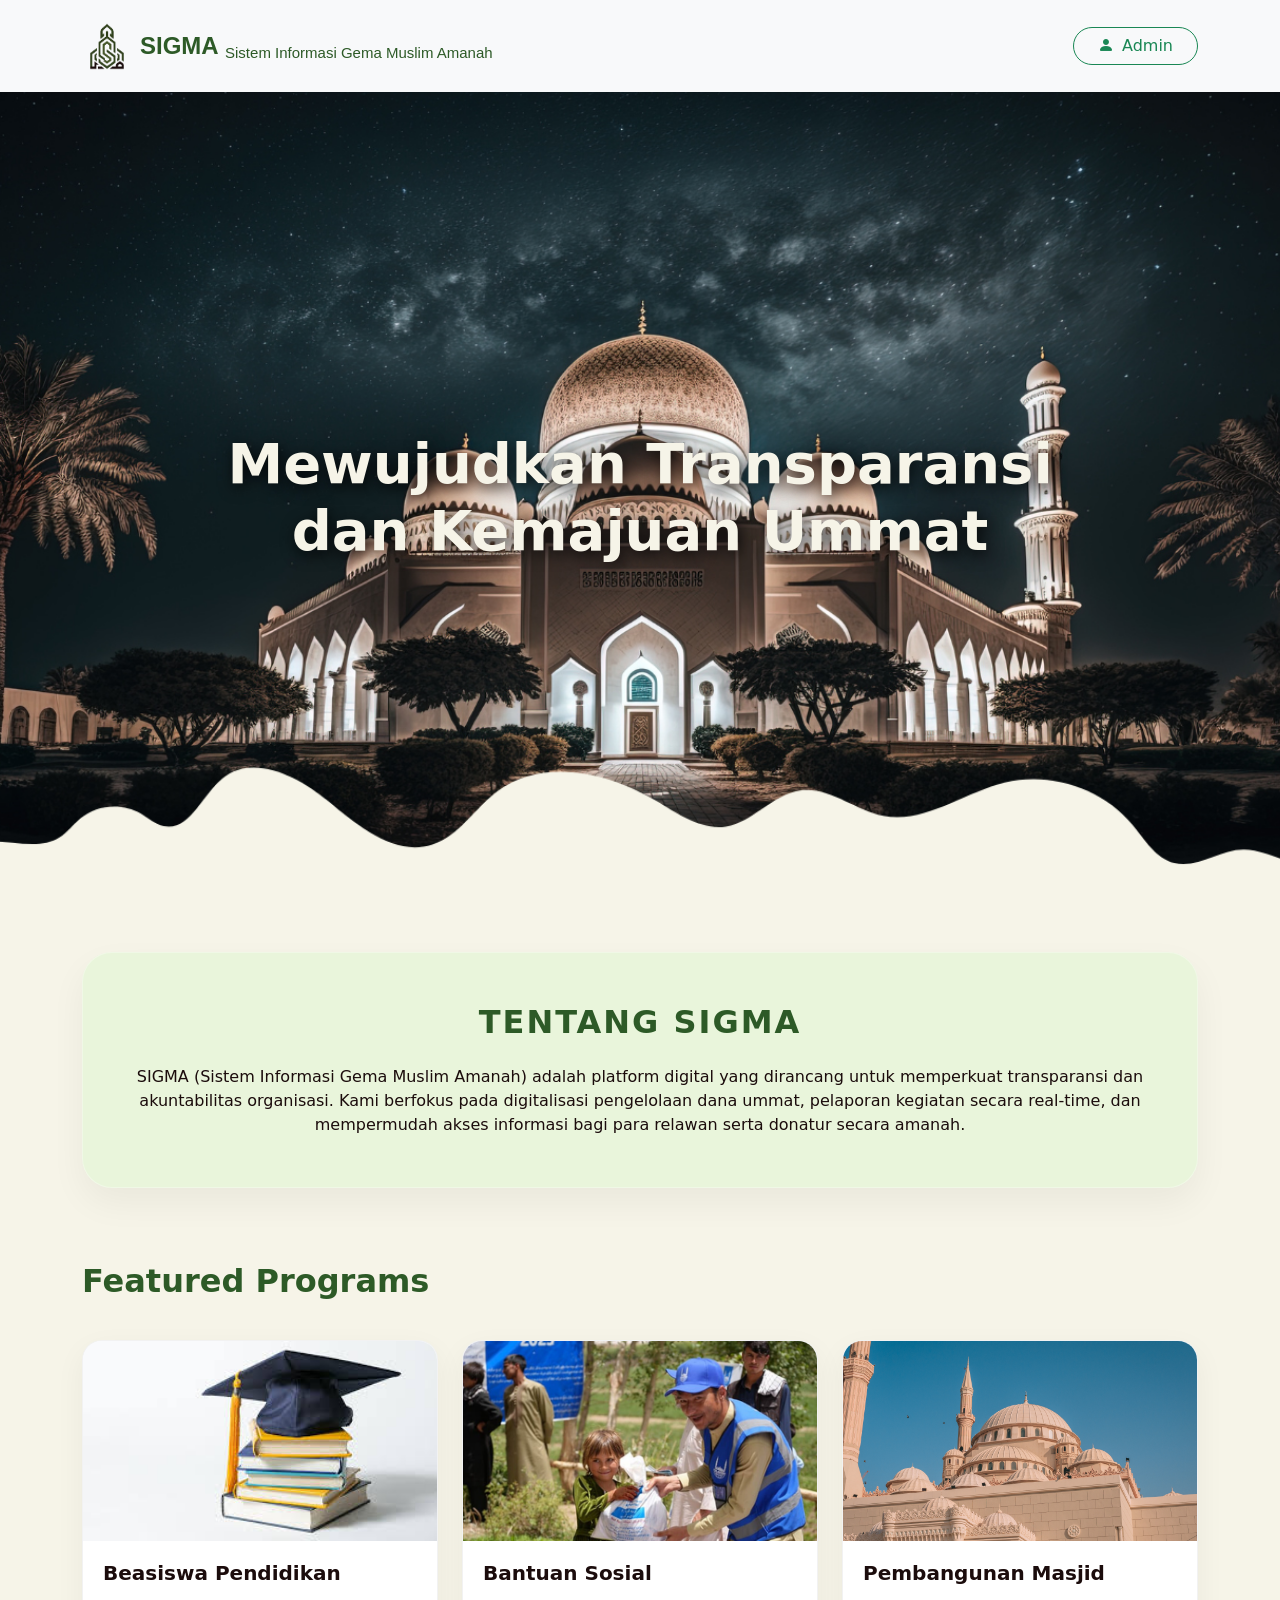
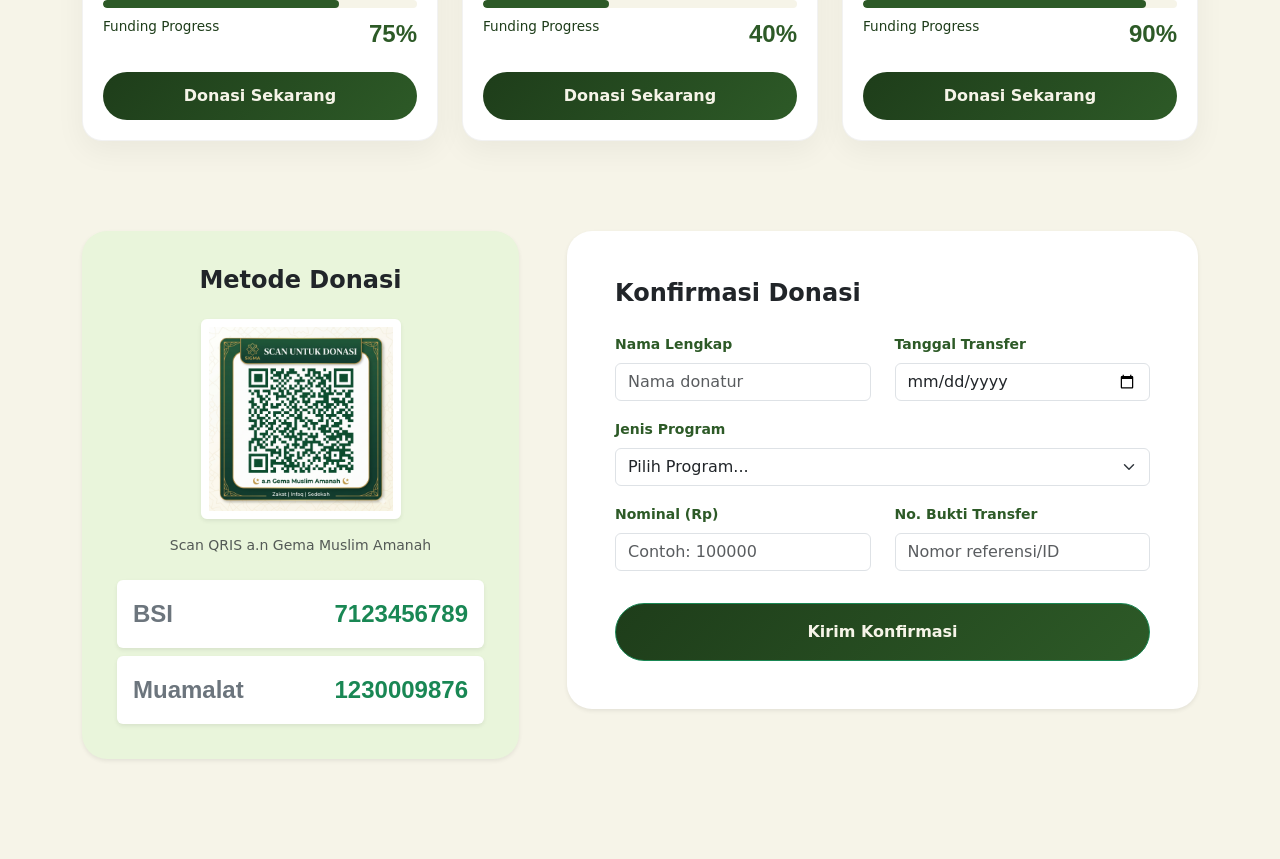
==== index.html @ 335a358b "add index.html and style.css" ====
<!DOCTYPE html>
<html lang="en">

<head>
    <meta charset="UTF-8">
    <meta name="viewport" content="width=device-width, initial-scale=1.0">
    <title>SIGMA</title>

    <link href="https://cdn.jsdelivr.net/npm/bootstrap@5.3.8/dist/css/bootstrap.min.css" rel="stylesheet"
        integrity="sha384-sRIl4kxILFvY47J16cr9ZwB07vP4J8+LH7qKQnuqkuIAvNWLzeN8tE5YBujZqJLB" crossorigin="anonymous">
    <script src="https://cdn.jsdelivr.net/npm/bootstrap@5.3.8/dist/js/bootstrap.bundle.min.js"
        integrity="sha384-FKyoEForCGlyvwx9Hj09JcYn3nv7wiPVlz7YYwJrWVcXK/BmnVDxM+D2scQbITxI"
        crossorigin="anonymous"></script>
    <link rel="stylesheet" href="https://cdn.jsdelivr.net/npm/bootstrap-icons@1.11.3/font/bootstrap-icons.min.css">
    <link href="https://fonts.googleapis.com/css2?family=Poppins:wght@300;400;600;700&display=swap" rel="stylesheet">
    <link rel="stylesheet" href="style.css">
</head>

<body>
    <nav class="navbar navbar-expand-lg bg-light shadow-sm py-3">
        <div class="container">
            <a class="navbar-brand d-flex align-items-center" href="dashboard.html">
                <img src="asset/SIGMA.png" alt="Logo" height="50" class="me-2">
                <div>
                    <span>SIGMA</span>
                    <sub>Sistem Informasi Gema Muslim Amanah</sub>
                </div>
            </a>

            <div class="ms-auto d-flex align-items-center">
                <!-- <div class="navbar-nav me-3 d-none d-lg-flex">
                    <a class="nav-link" href="#">Beranda</a>
                    <a class="nav-link" href="#">Program</a>
                    <a class="nav-link" href="#">Laporan</a>
                </div> -->

                <a href="#" class="btn btn-outline-success rounded-pill px-4 d-flex align-items-center">
                    <i class="bi bi-person-fill me-2"></i> Admin
                </a>
            </div>
        </div>
    </nav>

    <section class="hero-banner">
        <h1 class="hero-title">
            Mewujudkan Transparansi <br> dan Kemajuan Ummat
        </h1>
    </section>

    <section class="about-section">
        <div class="container">
            <div class="glass-box">
                <h2 class="fw-bold mb-4">TENTANG SIGMA</h2>
                <p>SIGMA (Sistem Informasi Gema Muslim Amanah) adalah platform digital yang dirancang untuk memperkuat
                    transparansi dan akuntabilitas organisasi. Kami berfokus pada digitalisasi pengelolaan dana ummat,
                    pelaporan kegiatan secara real-time, dan mempermudah akses informasi bagi para relawan serta donatur
                    secara amanah.</p>
            </div>
        </div>
    </section>

    <section class="programs-section">
        <div class="container">
            <h2 class="section-title">Featured Programs</h2>

            <div class="row g-4 justify-content-center">
                <div class="col-md-4">
                    <div class="program-card">
                        <img src="asset/beasiswa.jpg" alt="Beasiswa Pendidikan">
                        <div class="program-content">
                            <h5>Beasiswa Pendidikan</h5>
                            <div class="progress-info">
                                <div class="progress">
                                    <div class="progress-bar" style="width: 75%"></div>
                                </div>
                                <p>Funding Progress <span>75%</span></p>
                            </div>
                            <a href="#donasi" class="btn-donasi">Donasi Sekarang</a>
                        </div>
                    </div>
                </div>

                <div class="col-md-4">
                    <div class="program-card">
                        <img src="asset/sosial.jpg" alt="Bantuan Sosial">
                        <div class="program-content">
                            <h5>Bantuan Sosial</h5>
                            <div class="progress-info">
                                <div class="progress">
                                    <div class="progress-bar" style="width: 40%"></div>
                                </div>
                                <p>Funding Progress <span>40%</span></p>
                            </div>
                            <a href="#donasi" class="btn-donasi">Donasi Sekarang</a>
                        </div>
                    </div>
                </div>

                <div class="col-md-4">
                    <div class="program-card">
                        <img src="asset/pembangunan.jpg" alt="Pembangunan Masjid">
                        <div class="program-content">
                            <h5>Pembangunan Masjid</h5>
                            <div class="progress-info">
                                <div class="progress">
                                    <div class="progress-bar" style="width: 90%"></div>
                                </div>
                                <p>Funding Progress <span>90%</span></p>
                            </div>
                            <a href="#donasi" class="btn-donasi">Donasi Sekarang</a>
                        </div>
                    </div>
                </div>
            </div>
        </div>
    </section>

    <section class="donation-area" id="donasi">
        <div class="container">
            <div class="row g-5">

                <div class="col-lg-5">
                    <div class="payment-card shadow-sm">
                        <h4 class="fw-bold mb-4 text-center">Metode Donasi</h4>
                        <div class="qr-wrapper text-center mb-4">
                            <img src="asset/qr-code.png" alt="QRIS SIGMA" class="img-fluid rounded shadow-sm"
                                style="max-width: 200px; border: 8px solid white;">
                            <p class="mt-3 text-muted small">Scan QRIS a.n Gema Muslim Amanah</p>
                        </div>

                        <div class="bank-list">
                            <div
                                class="bank-item p-3 mb-2 bg-white rounded d-flex justify-content-between align-items-center shadow-sm">
                                <span class="fw-bold text-secondary">BSI</span>
                                <span class="text-success fw-bold">7123456789</span>
                            </div>
                            <div
                                class="bank-item p-3 bg-white rounded d-flex justify-content-between align-items-center shadow-sm">
                                <span class="fw-bold text-secondary">Muamalat</span>
                                <span class="text-success fw-bold">1230009876</span>
                            </div>
                        </div>
                    </div>
                </div>

                <div class="col-lg-7">
                    <div class="form-card p-4 p-md-5 shadow-sm bg-white border-0" style="border-radius: 25px;">
                        <h4 class="fw-bold mb-4">Konfirmasi Donasi</h4>
                        <form id="formDonasi">
                            <div class="row">
                                <div class="col-md-6 mb-3">
                                    <label class="form-label small fw-bold">Nama Lengkap</label>
                                    <input type="text" class="form-control" placeholder="Nama donatur" required>
                                </div>
                                <div class="col-md-6 mb-3">
                                    <label class="form-label small fw-bold">Tanggal Transfer</label>
                                    <input type="date" class="form-control" required>
                                </div>
                            </div>

                            <div class="mb-3">
                                <label class="form-label small fw-bold">Jenis Program</label>
                                <select class="form-select" id="selectProgram" required>
                                    <option value="" disabled selected>Pilih Program...</option>
                                    <option value="Beasiswa Pendidikan">Beasiswa Pendidikan</option>
                                    <option value="Bantuan Sosial">Bantuan Sosial</option>
                                    <option value="Pembangunan Masjid">Pembangunan Masjid</option>
                                </select>
                            </div>

                            <div class="row">
                                <div class="col-md-6 mb-3">
                                    <label class="form-label small fw-bold">Nominal (Rp)</label>
                                    <input type="number" class="form-control" placeholder="Contoh: 100000" required>
                                </div>
                                <div class="col-md-6 mb-3">
                                    <label class="form-label small fw-bold">No. Bukti Transfer</label>
                                    <input type="text" class="form-control" placeholder="Nomor referensi/ID" required>
                                </div>
                            </div>

                            <button type="submit" class="btn btn-success w-100 py-3 mt-3 rounded-pill fw-bold">Kirim
                                Konfirmasi</button>
                        </form>
                    </div>
                </div>

            </div>
        </div>
    </section>
</body>

</html>
---- style.css ----
:root{
    --coklat: #1B0C0C;
    --hijau-tua: #2d5a27;
    --hijau-muda: #1e3d1a;
    --cream: #F2EDC2;
    --sage: #E9F5DB;
    --putih: #F6F4E8;

    --h1-size: 32px;
    --h2-size: 24px;
    --h3-size: 18px;
    --h4-size: 16px;
    --h5-size: 14px;
}

body {
    margin: 0;
    padding: 0;
}

.navbar {
    background-color: var(--sage);
}

span {
    font-family: 'Segoe UI', sans-serif;
    color: var(--hijau-tua);
    font-size: var(--h2-size);
    font-weight: 900;
}

sub {
    font-family: 'Segoe UI', sans-serif;
    color: var(--hijau-tua);
}

.navbar-brand {
    text-decoration: none;
}

h1, h2, p {
    margin: 0;
    padding: 0;
}

.hero-banner {
    width: 100%;
    height: 90vh;
    background-image: url('asset/masjid.png');
    background-size: cover;
    background-position: center bottom;
    background-repeat: no-repeat;
    display: flex;
    align-items: center;
    justify-content: center;
}

.hero-title {
    color: var(--putih);
    font-size: 3.5rem;
    font-weight: 700;
    text-align: center;
    text-shadow: 2px 4px 15px rgba(0,0,0,0.8);
    padding: 0 20px;
}

.about-section {
    background-color: var(--putih);
    padding: 80px 0;
    min-height: 400px;
}

.glass-box {
    margin-top: -30px;
    margin-bottom: -30px;
    background: var(--sage);
    backdrop-filter: blur(15px);
    -webkit-backdrop-filter: blur(15px);
    border: 1px solid rgba(255, 255, 255, 0.3);
    border-radius: 30px;
    padding: 50px;
    text-align: center;
    box-shadow: 0 15px 35px rgba(0,0,0,0.05);
    color: var(--coklat);
}

.glass-box h2 {
    color: var(--hijau-tua);
    letter-spacing: 2px;
}

.programs-section {
    padding: 10px 0;
    background-color: var(--putih);
}

.section-title {
    margin-top: -50px;
    font-weight: 700;
    color: var(--hijau-tua);
    margin-bottom: 40px;
    text-align: left;
}

.program-card {
    background: white;
    border-radius: 20px;
    overflow: hidden;
    box-shadow: 0 10px 30px rgba(0,0,0,0.05);
    transition: transform 0.3s ease;
    height: 100%;
    border: 1px solid rgba(0,0,0,0.05);
}

.program-card:hover {
    transform: translateY(-10px);
}

.program-card img {
    width: 100%;
    height: 200px;
    object-fit: cover;
}

.program-content {
    padding: 20px;
}

.program-content h5 {
    font-weight: 700;
    color: var(--coklat);
    margin-bottom: 15px;
}

.progress-info p {
    font-size: 0.85rem;
    color: var(--hijau-muda);
    margin-top: 8px;
    display: flex;
    justify-content: space-between;
}

.progress {
    height: 8px;
    background-color: var(--putih);
    border-radius: 10px;
}

.progress-bar {
    background-color: var(--hijau-tua);
    border-radius: 10px;
}

.btn-donasi {
    display: block;
    width: 100%;
    background: linear-gradient(135deg, var(--hijau-muda), var(--hijau-tua));
    color: var(--putih);
    text-align: center;
    padding: 12px;
    border-radius: 50px;
    text-decoration: none;
    font-weight: 600;
    margin-top: 20px;
    transition: 0.3s;
}

.btn-donasi:hover {
    color: var(--putih);
    box-shadow: 0 5px 15px rgba(45, 90, 39, 0.3);
    opacity: 0.9;
}

.donation-area {
    padding: 80px 0 100px 0;
    background-color: var(--putih);
}

.payment-card {
    background: var(--sage);
    padding: 35px;
    border-radius: 25px;
    height: 100%;
}

.form-control:focus, .form-select:focus {
    border-color: var(--hijau-tua);
    box-shadow: 0 0 0 0.25rem rgba(45, 90, 39, 0.1);
}

.form-label {
    color: var(--hijau-tua);
}

.btn-success {
    background: linear-gradient(135deg, var(--hijau-muda), var(--hijau-tua));
    color: var(--putih);
    text-align: center;
}

.btn-success:hover {
    color: var(--putih);
    box-shadow: 0 5px 10px rgba(45, 90, 39, 0.3);
    opacity: 0.9;
}
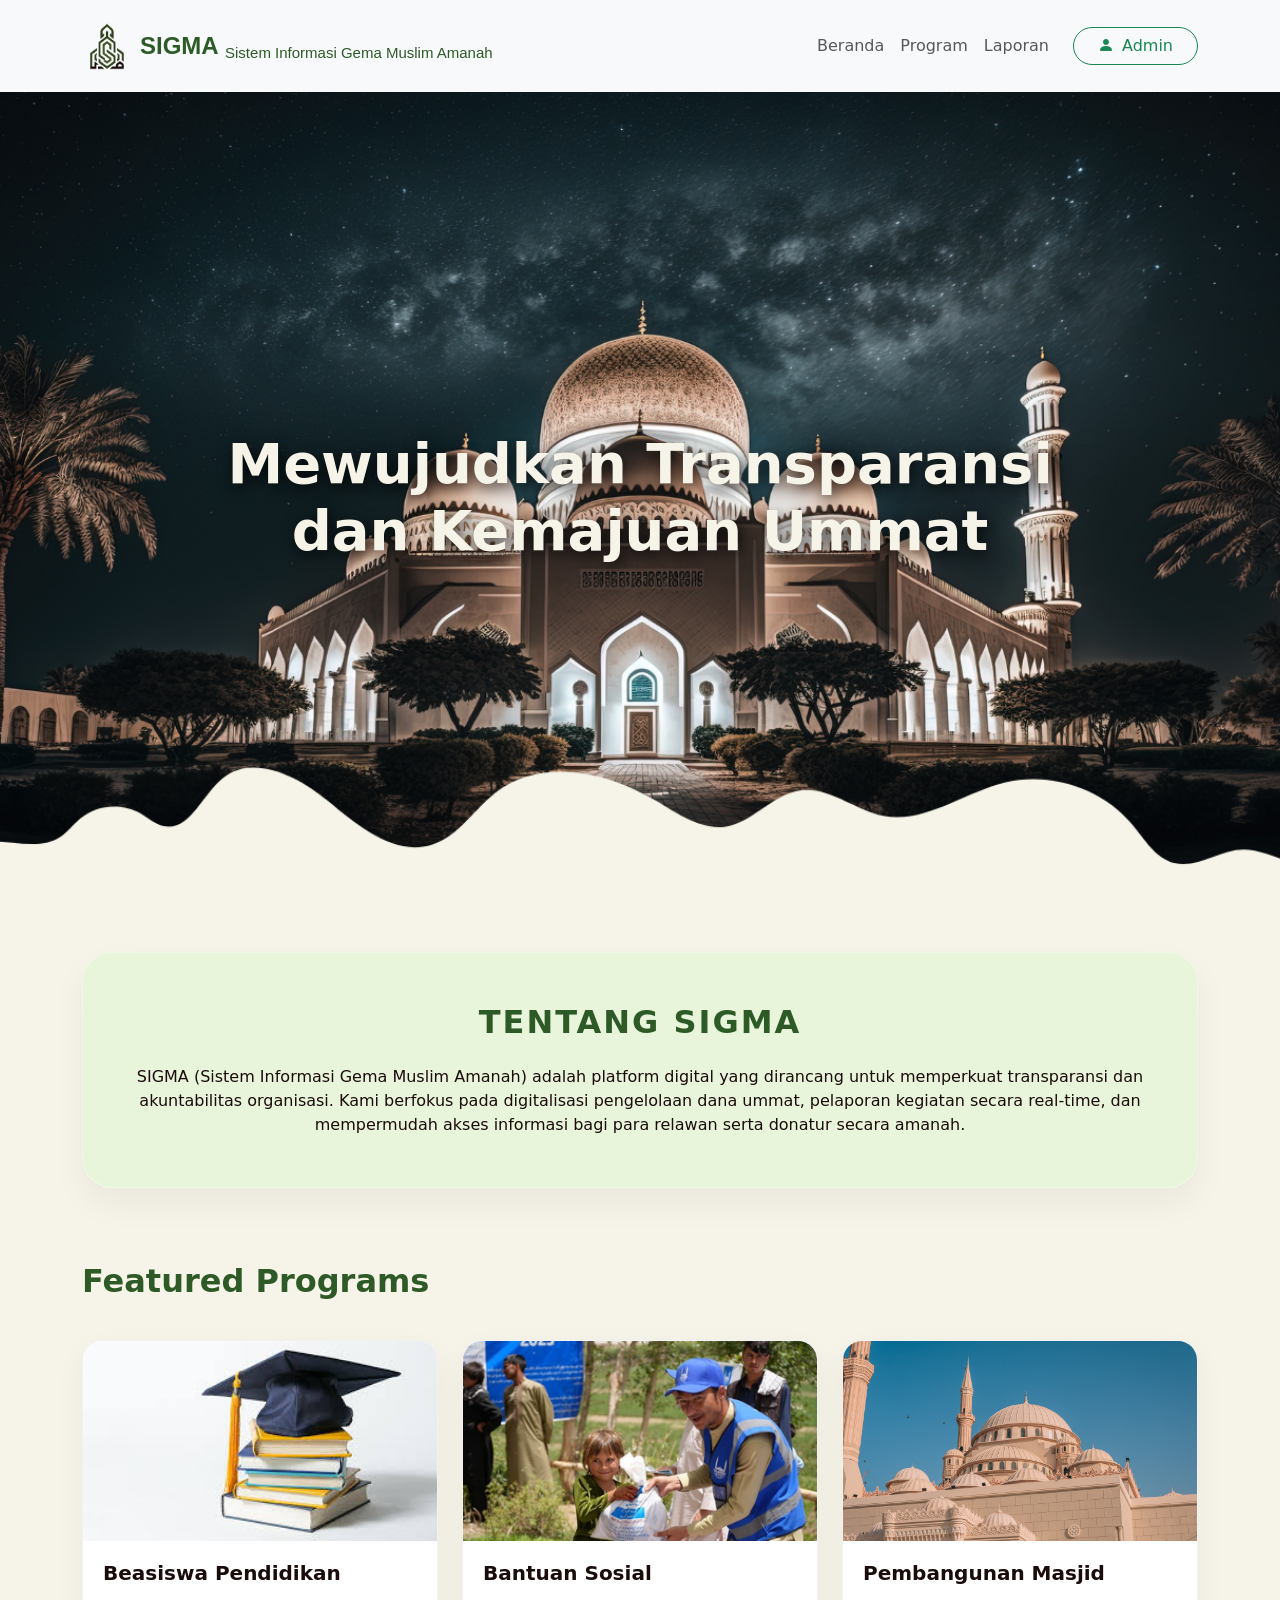
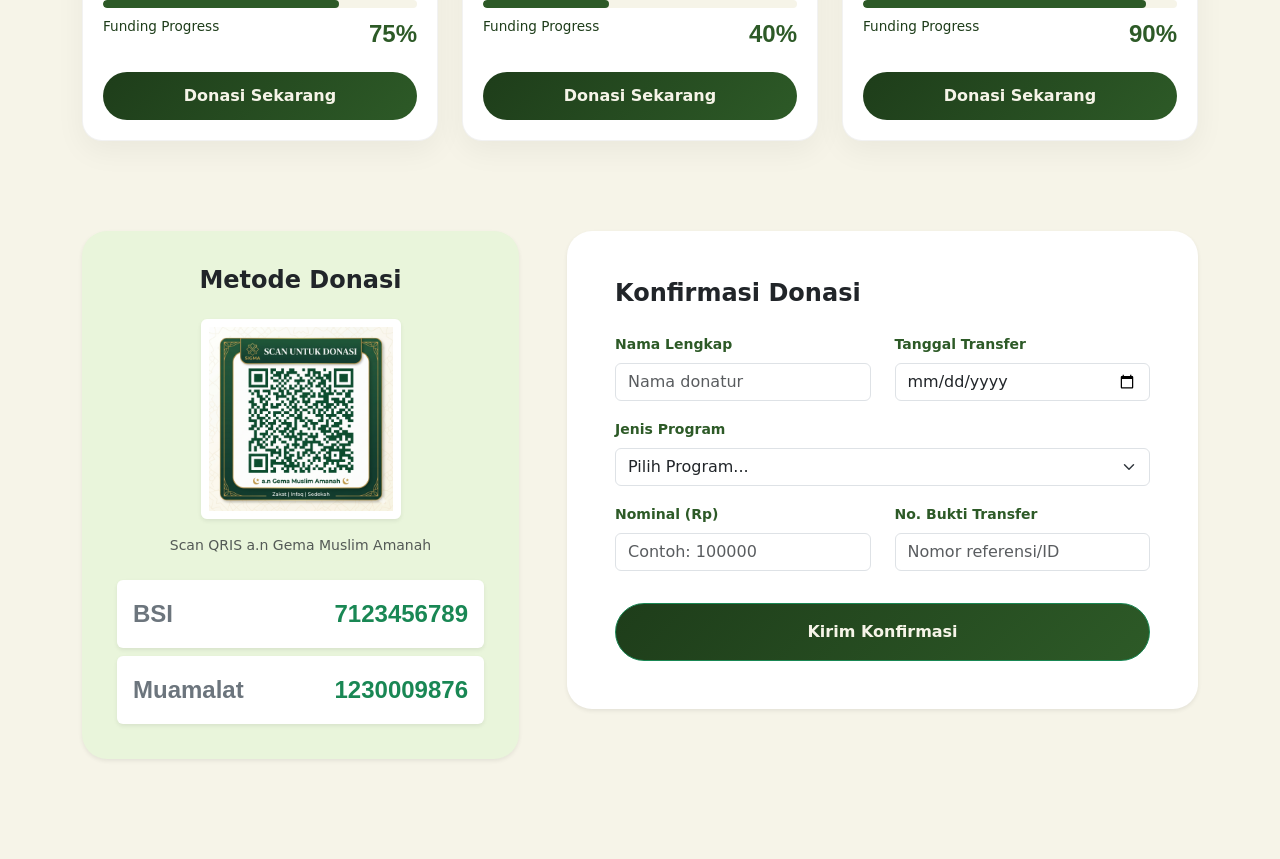
==== commit 8987b97f: "update index.html" ====
--- a/index.html
+++ b/index.html
@@ -28,11 +28,11 @@
             </a>
 
             <div class="ms-auto d-flex align-items-center">
-                <!-- <div class="navbar-nav me-3 d-none d-lg-flex">
+                <div class="navbar-nav me-3 d-none d-lg-flex">
                     <a class="nav-link" href="#">Beranda</a>
                     <a class="nav-link" href="#">Program</a>
                     <a class="nav-link" href="#">Laporan</a>
-                </div> -->
+                </div>
 
                 <a href="#" class="btn btn-outline-success rounded-pill px-4 d-flex align-items-center">
                     <i class="bi bi-person-fill me-2"></i> Admin
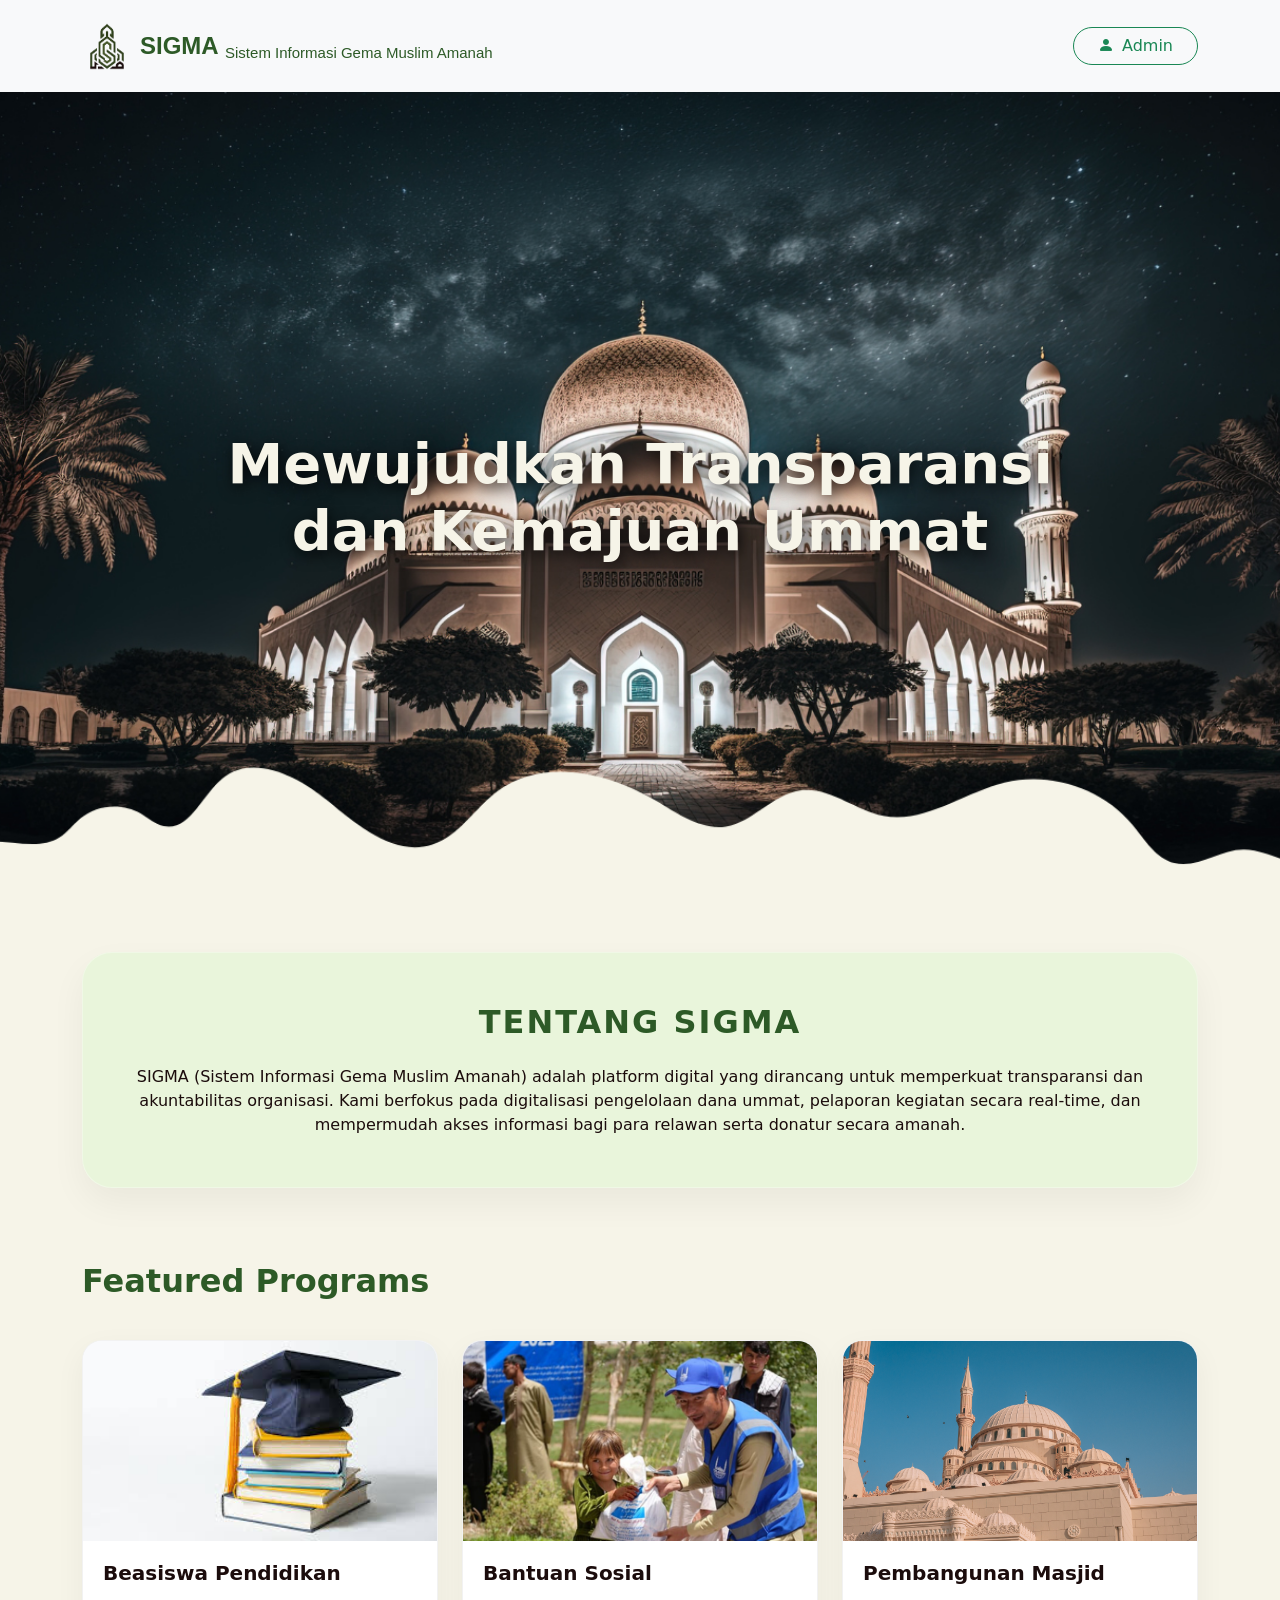
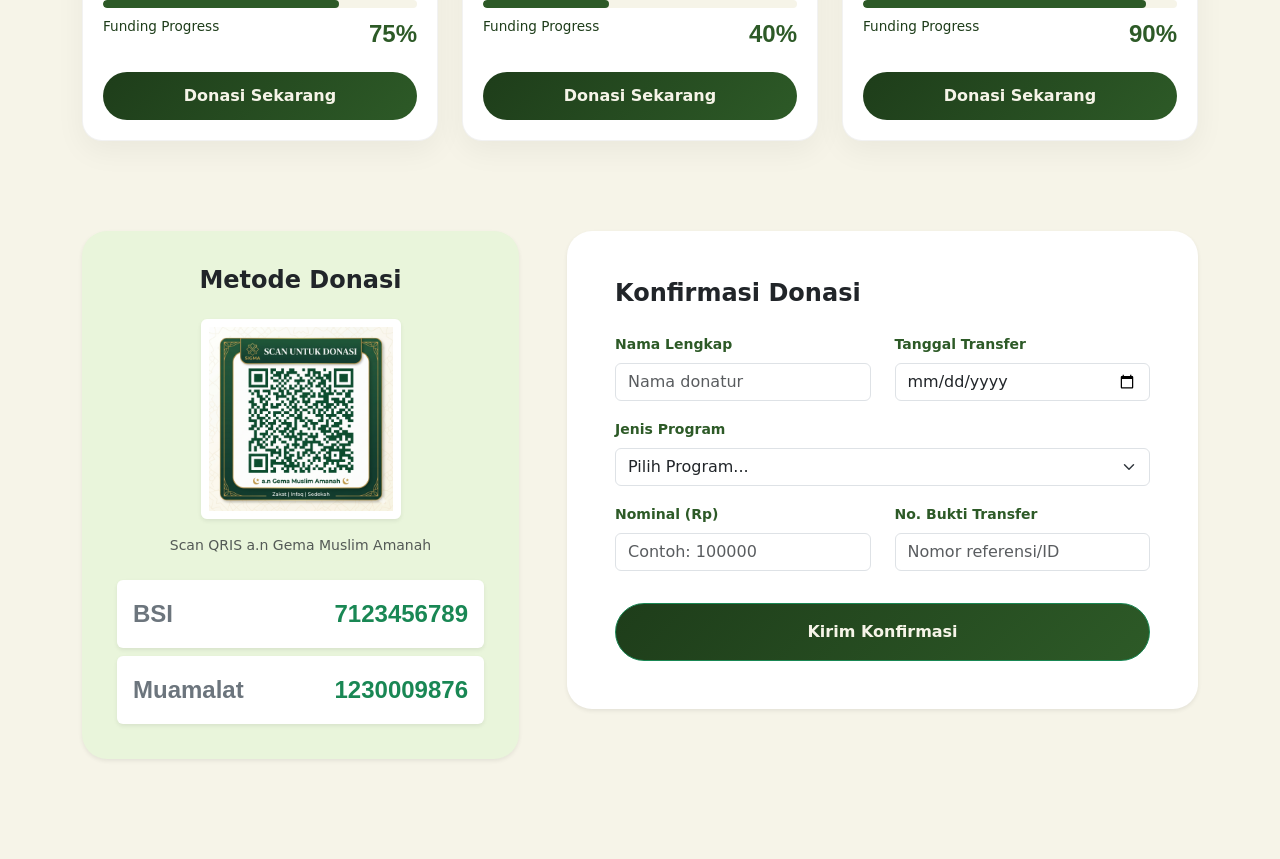
==== commit 7a7dbdee: "update lagi" ====
--- a/index.html
+++ b/index.html
@@ -28,11 +28,6 @@
             </a>
 
             <div class="ms-auto d-flex align-items-center">
-                <div class="navbar-nav me-3 d-none d-lg-flex">
-                    <a class="nav-link" href="#">Beranda</a>
-                    <a class="nav-link" href="#">Program</a>
-                    <a class="nav-link" href="#">Laporan</a>
-                </div>
 
                 <a href="#" class="btn btn-outline-success rounded-pill px-4 d-flex align-items-center">
                     <i class="bi bi-person-fill me-2"></i> Admin
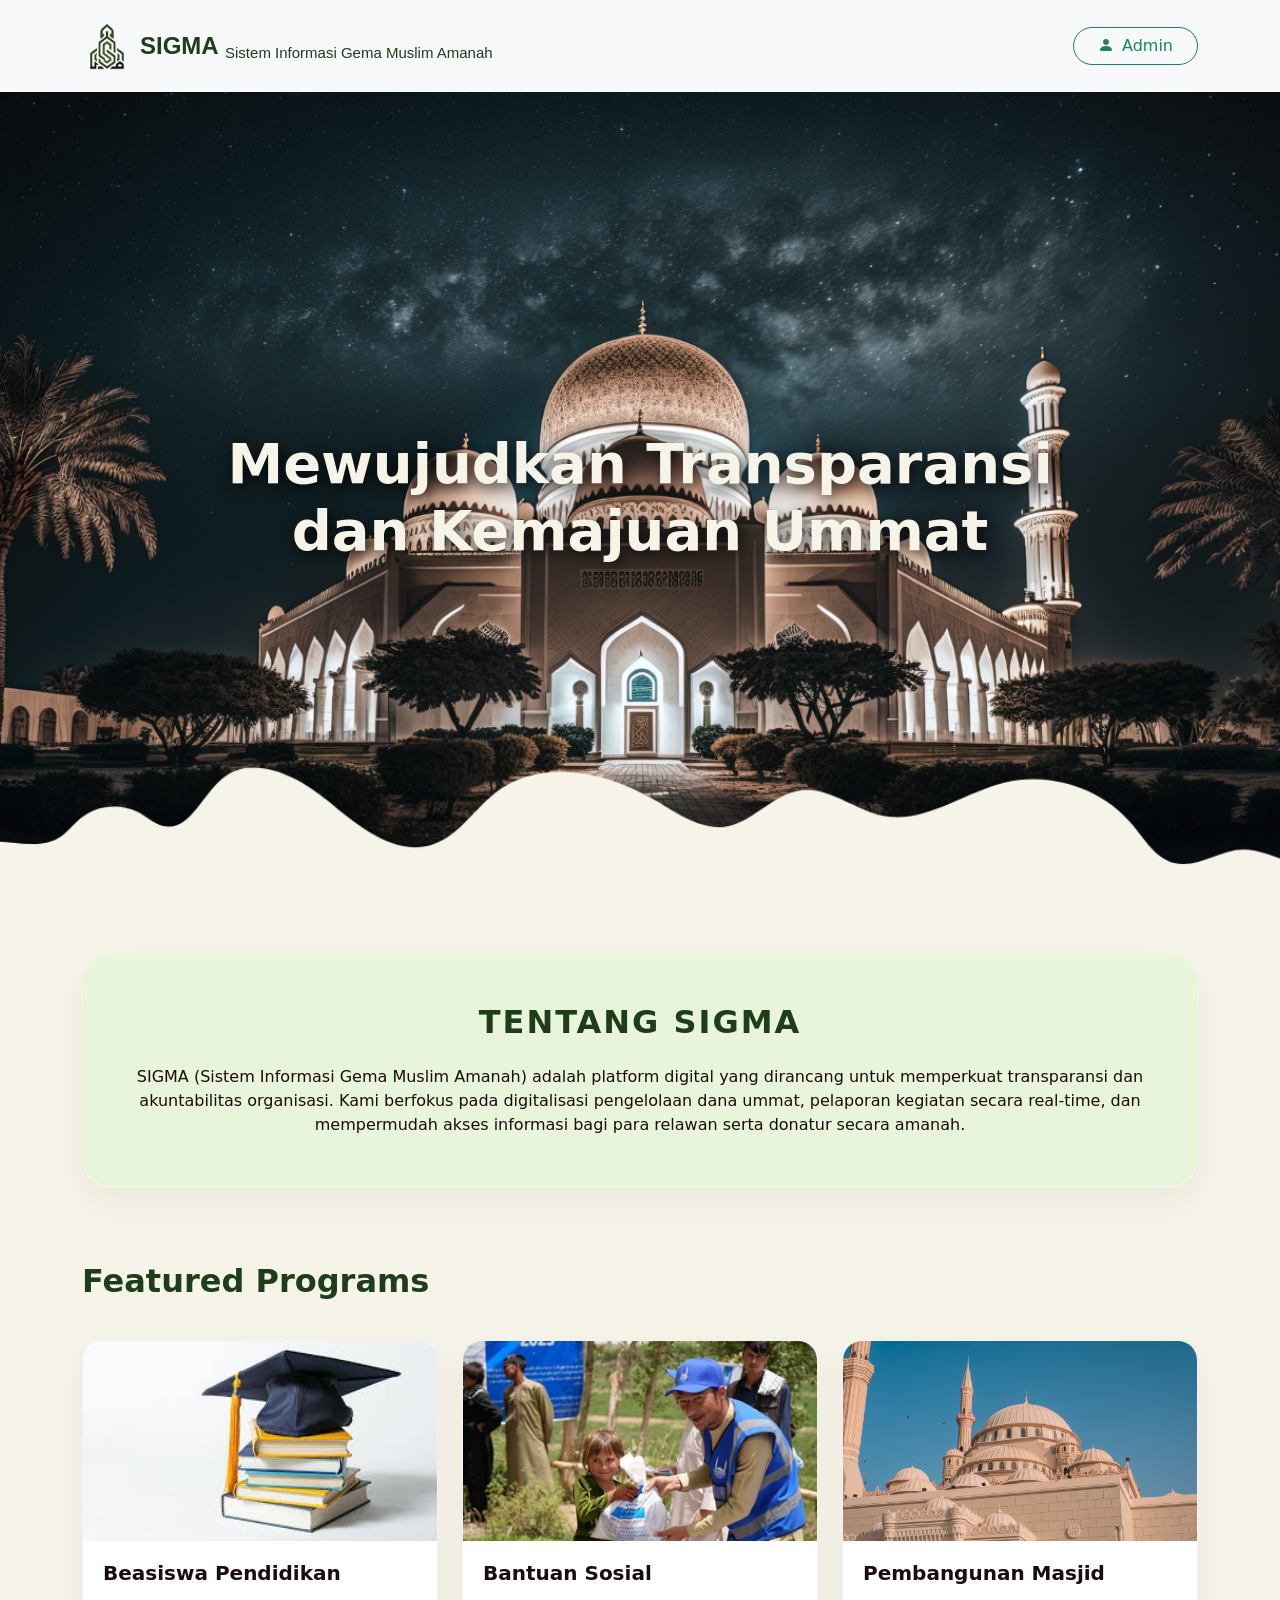
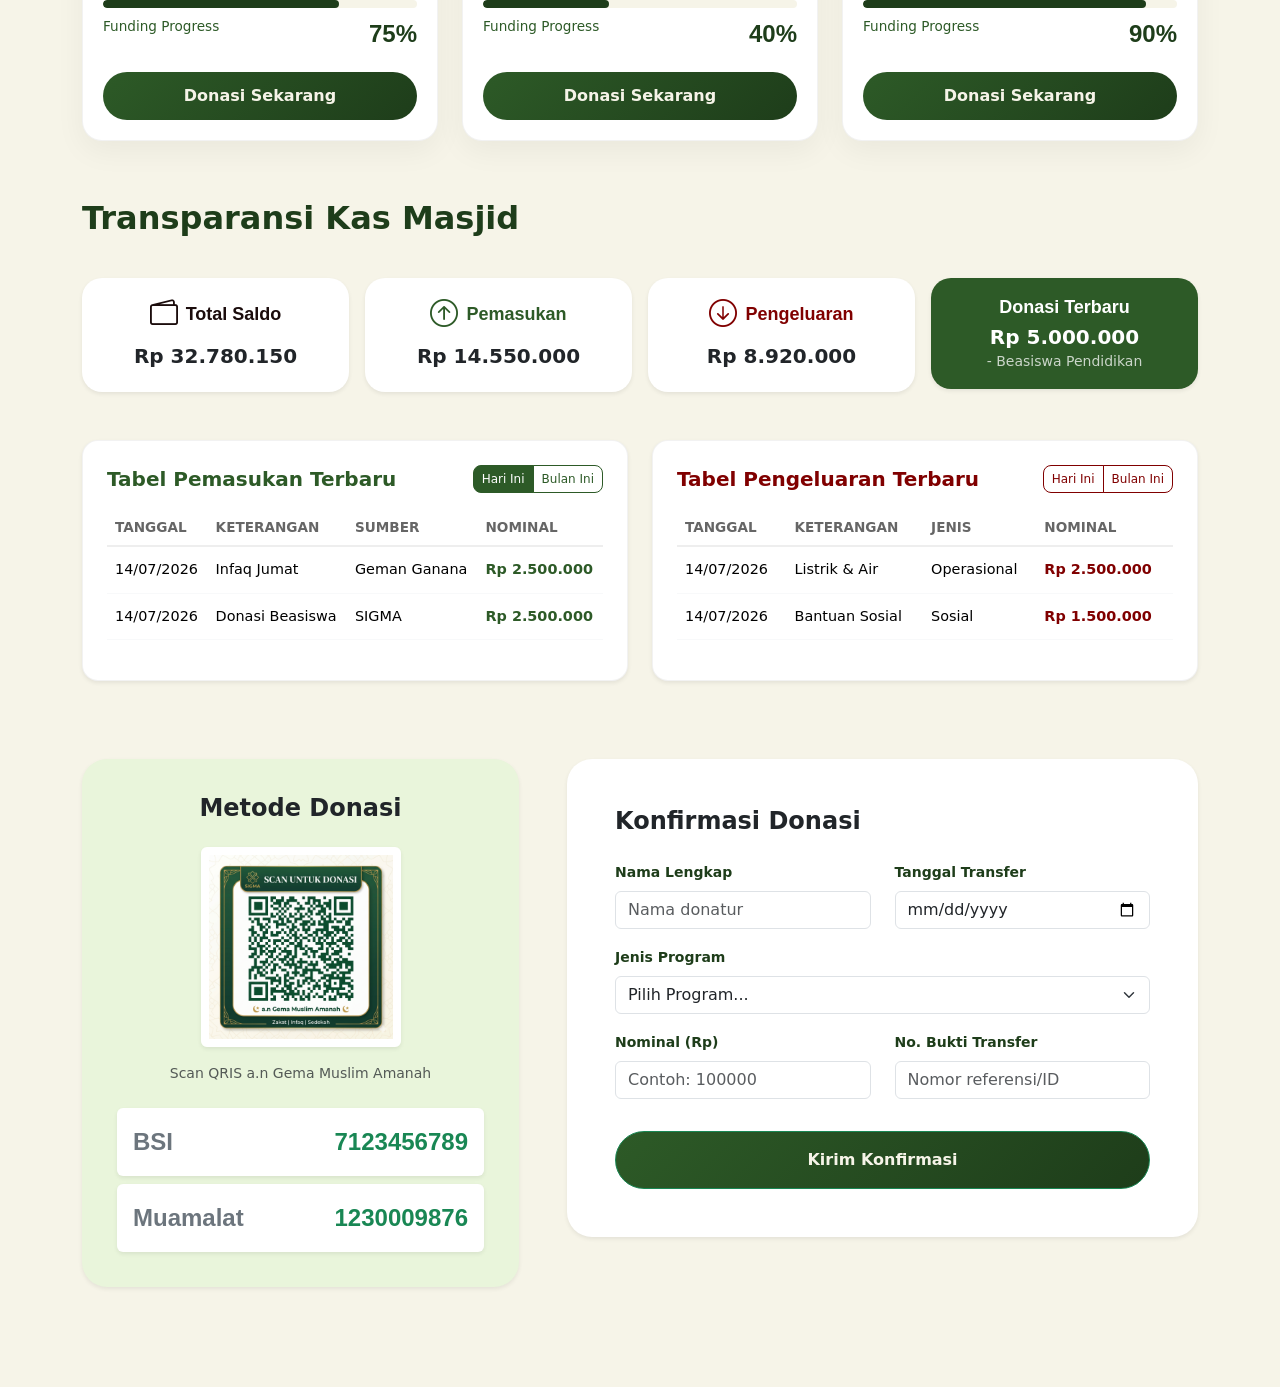
==== commit c452dc1a: "update index.html and style.css" ====
--- a/index.html
+++ b/index.html
@@ -19,7 +19,7 @@
 <body>
     <nav class="navbar navbar-expand-lg bg-light shadow-sm py-3">
         <div class="container">
-            <a class="navbar-brand d-flex align-items-center" href="dashboard.html">
+            <a class="navbar-brand d-flex align-items-center" href="index.html">
                 <img src="asset/SIGMA.png" alt="Logo" height="50" class="me-2">
                 <div>
                     <span>SIGMA</span>
@@ -29,7 +29,7 @@
 
             <div class="ms-auto d-flex align-items-center">
 
-                <a href="#" class="btn btn-outline-success rounded-pill px-4 d-flex align-items-center">
+                <a href="login.html" class="btn btn-outline-success rounded-pill px-4 d-flex align-items-center">
                     <i class="bi bi-person-fill me-2"></i> Admin
                 </a>
             </div>
@@ -110,6 +110,127 @@
         </div>
     </section>
 
+    <section class="kas-section py-5">
+        <div class="container">
+            <h2 class="kas-title">Transparansi Kas Masjid</h2>
+
+            <div class="row g-3 mb-5 text-center">
+                <div class="col-md-3">
+                    <div class="summary-card shadow-sm p-3">
+                        <div class="d-flex align-items-center justify-content-center mb-2">
+                            <i class="bi bi-wallet2 fs-3 me-2"></i>
+                            <span class="text-kas-1 fw-bold">Total Saldo</span>
+                        </div>
+                        <h5 class="fw-bold">Rp 32.780.150</h5>
+                    </div>
+                </div>
+                <div class="col-md-3">
+                    <div class="summary-card shadow-sm p-3 border-4">
+                        <div class="d-flex align-items-center justify-content-center mb-2">
+                            <i class="bi bi-arrow-up-circle fs-3 me-2 arrow-up"></i>
+                            <span class="text-kas-2 fw-bold">Pemasukan</span>
+                        </div>
+                        <h5 class="fw-bold">Rp 14.550.000</h5>
+                    </div>
+                </div>
+                <div class="col-md-3">
+                    <div class="summary-card shadow-sm p-3 border-4">
+                        <div class="d-flex align-items-center justify-content-center mb-2">
+                            <i class="bi bi-arrow-down-circle fs-3 me-2 arrow-down"></i>
+                            <span class="text-kas-3 fw-bold">Pengeluaran</span>
+                        </div>
+                        <h5 class="fw-bold">Rp 8.920.000</h5>
+                    </div>
+                </div>
+                <div class="col-md-3">
+                    <div class="summary-card-donasi shadow-sm p-3 text-white">
+                        <span class="text-kas-4 fw-bold d-block mb-1">Donasi Terbaru</span>
+                        <h5 class="fw-bold mb-0">Rp 5.000.000</h5>
+                        <small class="opacity-75">- Beasiswa Pendidikan</small>
+                    </div>
+                </div>
+            </div>
+
+            <div class="row g-4">
+                <div class="col-lg-6">
+                    <div class="table-container p-4 shadow-sm bg-white rounded-4">
+                        <div class="d-flex justify-content-between align-items-center mb-3">
+                            <h5 class="fw-bold mb-0 text-pemasukan">Tabel Pemasukan Terbaru</h5>
+                            <div class="btn-group btn-group-sm">
+                                <button class="btn btn-outline-pemasukan active">Hari Ini</button>
+                                <button class="btn btn-outline-pemasukan">Bulan Ini</button>
+                            </div>
+                        </div>
+                        <div class="table-responsive">
+                            <table class="table table-hover align-middle custom-table">
+                                <thead>
+                                    <tr>
+                                        <th>Tanggal</th>
+                                        <th>Keterangan</th>
+                                        <th>Sumber</th>
+                                        <th>Nominal</th>
+                                    </tr>
+                                </thead>
+                                <tbody>
+                                    <tr>
+                                        <td>14/07/2026</td>
+                                        <td>Infaq Jumat</td>
+                                        <td>Geman Ganana</td>
+                                        <td class="text-pemasukan fw-bold">Rp 2.500.000</td>
+                                    </tr>
+                                    <tr>
+                                        <td>14/07/2026</td>
+                                        <td>Donasi Beasiswa</td>
+                                        <td>SIGMA</td>
+                                        <td class="text-pemasukan fw-bold">Rp 2.500.000</td>
+                                    </tr>
+                                </tbody>
+                            </table>
+                        </div>
+                    </div>
+                </div>
+
+                <div class="col-lg-6">
+                    <div class="table-container p-4 shadow-sm bg-white rounded-4">
+                        <div class="d-flex justify-content-between align-items-center mb-3">
+                            <h5 class="fw-bold mb-0 text-pengeluaran">Tabel Pengeluaran Terbaru</h5>
+                            <div class="btn-group btn-group-sm">
+                                <button class="btn btn-outline-pengeluaran">Hari Ini</button>
+                                <button class="btn btn-outline-pengeluaran">Bulan Ini</button>
+                            </div>
+                        </div>
+                        <div class="table-responsive">
+                            <table class="table table-hover align-middle custom-table">
+                                <thead>
+                                    <tr>
+                                        <th>Tanggal</th>
+                                        <th>Keterangan</th>
+                                        <th>Jenis</th>
+                                        <th>Nominal</th>
+                                    </tr>
+                                </thead>
+                                <tbody>
+                                    <tr>
+                                        <td>14/07/2026</td>
+                                        <td>Listrik & Air</td>
+                                        <td>Operasional</td>
+                                        <td class="text-pengeluaran fw-bold">Rp 2.500.000</td>
+                                    </tr>
+                                    <tr>
+                                        <td>14/07/2026</td>
+                                        <td>Bantuan Sosial</td>
+                                        <td>Sosial</td>
+                                        <td class="text-pengeluaran fw-bold">Rp 1.500.000</td>
+                                    </tr>
+                                </tbody>
+                            </table>
+                        </div>
+                    </div>
+                </div>
+            </div>
+        </div>
+    </section>
+
     <section class="donation-area" id="donasi">
         <div class="container">
             <div class="row g-5">
--- a/style.css
+++ b/style.css
@@ -1,7 +1,7 @@
 :root{
     --coklat: #1B0C0C;
-    --hijau-tua: #2d5a27;
-    --hijau-muda: #1e3d1a;
+    --hijau-muda: #2d5a27;
+    --hijau-tua: #1e3d1a;
     --cream: #F2EDC2;
     --sage: #E9F5DB;
     --putih: #F6F4E8;
@@ -172,6 +172,7 @@
 }
 
 .donation-area {
+    margin-top: -50px;
     padding: 80px 0 100px 0;
     background-color: var(--putih);
 }
@@ -202,4 +203,123 @@
     color: var(--putih);
     box-shadow: 0 5px 10px rgba(45, 90, 39, 0.3);
     opacity: 0.9;
+}
+
+.kas-section {
+    background-color: var(--putih);
+}
+
+.kas-title {
+    font-weight: 700;
+    color: var(--hijau-tua);
+    margin-bottom: 40px;
+    text-align: left;
+}
+
+.summary-card {
+    background: white;
+    border-radius: 20px;
+    border: none;
+    transition: transform 0.3s;
+}
+
+.summary-card:hover {
+    transform: scale(1.05);
+}
+
+.summary-card-donasi {
+    background: var(--hijau-muda);
+    border-radius: 20px;
+    border: none;
+    transition: transform 0.3s;
+}
+
+.summary-card-donasi:hover {
+    transform: scale(1.05);
+}
+
+.table-container {
+    border: 1px solid rgba(0,0,0,0.05);
+}
+
+.custom-table thead th {
+    background-color: transparent;
+    border-bottom: 2px solid #eee;
+    color: #666;
+    font-size: 0.85rem;
+    text-transform: uppercase;
+    font-weight: 600;
+}
+
+.custom-table tbody td {
+    font-size: 0.9rem;
+    padding: 12px 8px;
+    border-bottom: 1px solid #f8f9fa;
+}
+
+.btn-outline-pemasukan, .btn-outline-pengeluaran {
+    font-size: 0.75rem;
+    border-radius: 8px;
+}
+
+.text-pemasukan {
+    color: var(--hijau-muda) !important;
+}
+
+.btn-outline-pemasukan {
+    color: var(--hijau-muda);
+    border-color: var(--hijau-muda);
+    background-color: white;
+}
+
+.btn-outline-pemasukan:hover, .btn-outline-pemasukan.active {
+    background-color: var(--hijau-muda);
+    color: white;
+    border-color: var(--hijau-muda);
+}
+
+.text-pengeluaran {
+    color: maroon !important;
+}
+
+.btn-outline-pengeluaran {
+    color: maroon;
+    border-color: maroon;
+}
+
+.btn-outline-pengeluaran:hover, .btn-outline-pengeluaran.active {
+    background-color: maroon;
+    color: white;
+}
+
+.text-kas-1 {
+    font-size: var(--h3-size);
+    color: var(--coklat);
+}
+
+.text-kas-2 {
+    font-size: var(--h3-size);
+    color: var(--hijau-muda);
+}
+
+.text-kas-3 {
+    font-size: var(--h3-size);
+    color: maroon;
+}
+
+.text-kas-4 {
+    font-size: var(--h3-size);
+    color: white;
+}
+
+.arrow-up {
+    color: var(--hijau-muda);
+}
+
+.arrow-down {
+    color: maroon;
+}
+
+.bi-wallet2 {
+    color: var(--coklat);
 }
